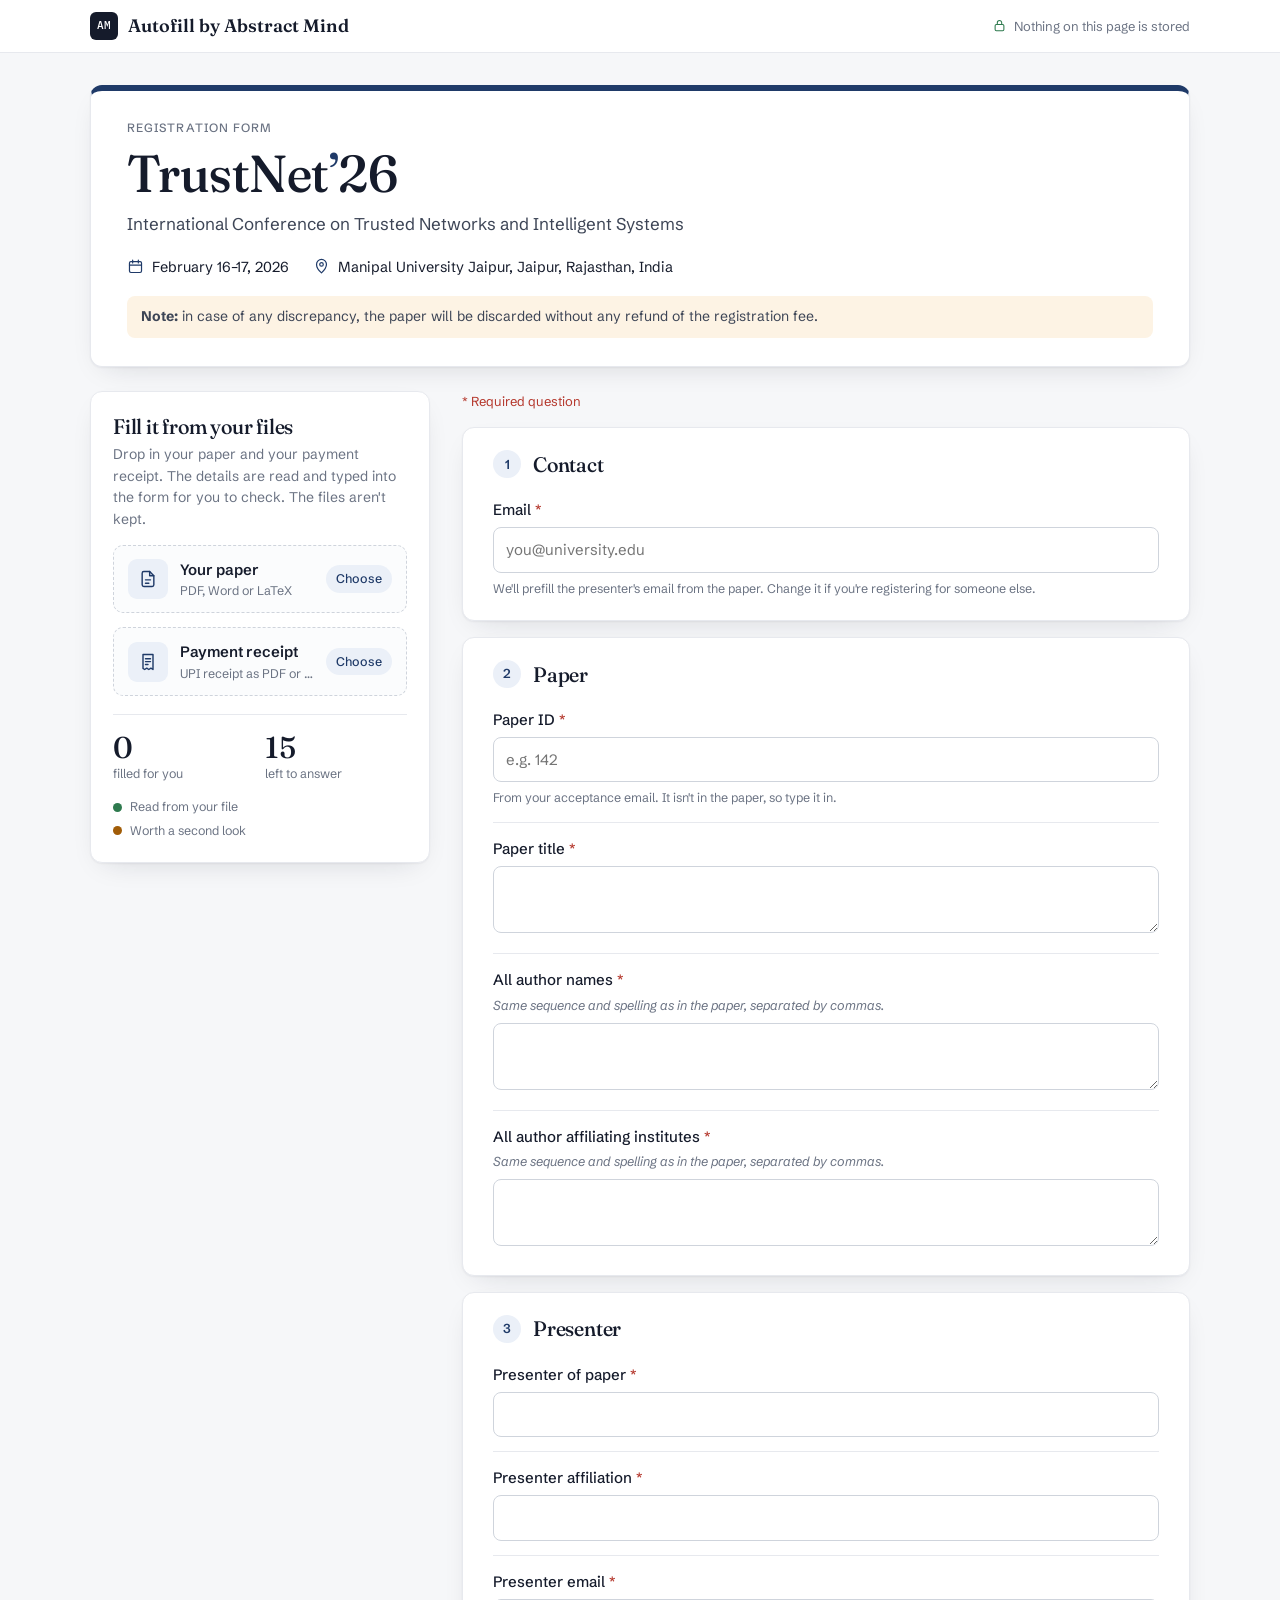
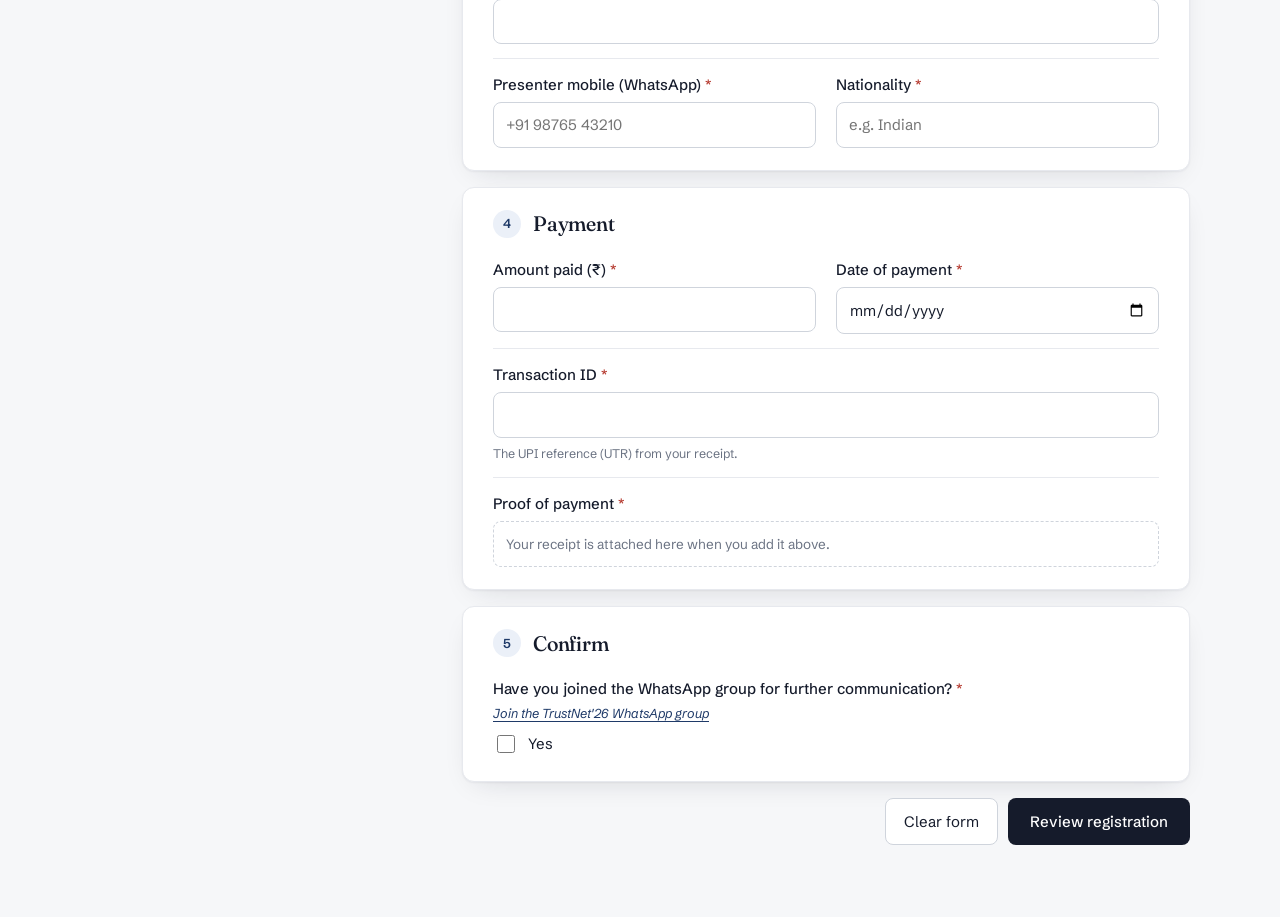
==== sites/trustnet/index.html @ 89d3aabc "Read paper headers with linked records and checks; add benchmark, TrustNet site, remove AI helper" ====
<!doctype html>
<html lang="en">
<head>
  <meta charset="utf-8">
  <meta name="viewport" content="width=device-width, initial-scale=1, viewport-fit=cover">
  <title>TrustNet'26 Registration · Abstract Mind</title>
  <meta name="description" content="TrustNet'26 registration, filled in from your paper and payment receipt.">
  <link rel="preconnect" href="https://fonts.googleapis.com">
  <link rel="preconnect" href="https://fonts.gstatic.com" crossorigin>
  <link rel="stylesheet" href="https://fonts.googleapis.com/css2?family=Fraunces:opsz,wght,SOFT@9..144,400..600,50&family=Schibsted+Grotesk:wght@400;500;600&family=IBM+Plex+Mono:wght@400;500&display=swap">
  <link rel="stylesheet" href="trustnet.css">
</head>
<body>
  <svg class="sprite" aria-hidden="true">
    <defs>
      <symbol id="i-paper" viewBox="0 0 24 24"><path d="M14 3H7a2 2 0 0 0-2 2v14a2 2 0 0 0 2 2h10a2 2 0 0 0 2-2V8z"/><path d="M14 3v5h5M9 13h6M9 17h4"/></symbol>
      <symbol id="i-receipt" viewBox="0 0 24 24"><path d="M6 3h12v18l-2.5-1.6L13 21l-2.5-1.6L8 21l-2-1.3z"/><path d="M9 8h6M9 11.5h6M9 15h3"/></symbol>
      <symbol id="i-check" viewBox="0 0 24 24"><path d="m5 12.5 4.5 4.5L19 7.5"/></symbol>
      <symbol id="i-alert" viewBox="0 0 24 24"><circle cx="12" cy="12" r="8.5"/><path d="M12 7.5v5.5M12 16.5v.01"/></symbol>
      <symbol id="i-lock" viewBox="0 0 24 24"><rect x="5" y="10.5" width="14" height="10" rx="2"/><path d="M8.5 10.5V7.5a3.5 3.5 0 0 1 7 0v3"/></symbol>
      <symbol id="i-upload" viewBox="0 0 24 24"><path d="M12 15V4M7.5 8.5 12 4l4.5 4.5"/><path d="M4 14.5V18a2 2 0 0 0 2 2h12a2 2 0 0 0 2-2v-3.5"/></symbol>
      <symbol id="i-x" viewBox="0 0 24 24"><path d="M6 6l12 12M18 6 6 18"/></symbol>
      <symbol id="i-calendar" viewBox="0 0 24 24"><rect x="3.5" y="5" width="17" height="15.5" rx="2"/><path d="M3.5 10h17M8 3v4M16 3v4"/></symbol>
      <symbol id="i-pin" viewBox="0 0 24 24"><path d="M12 21s7-6.2 7-12a7 7 0 0 0-14 0c0 5.8 7 12 7 12z"/><circle cx="12" cy="9" r="2.5"/></symbol>
      <symbol id="i-copy" viewBox="0 0 24 24"><rect x="8.5" y="8.5" width="12" height="12" rx="2"/><path d="M15.5 8.5V5a1.5 1.5 0 0 0-1.5-1.5H5A1.5 1.5 0 0 0 3.5 5v9A1.5 1.5 0 0 0 5 15.5h3.5"/></symbol>
      <symbol id="i-download" viewBox="0 0 24 24"><path d="M12 4v11M7.5 10.5 12 15l4.5-4.5M5 20h14"/></symbol>
      <symbol id="i-spark" viewBox="0 0 24 24"><path d="M4 12h3M17 12h3M12 4v3M12 17v3"/><circle cx="12" cy="12" r="3"/></symbol>
    </defs>
  </svg>

  <header class="masthead">
    <div class="wrap mast-row">
      <a class="brand" href="https://abstract-mind.onrender.com" target="_blank" rel="noopener" title="Autofill by Abstract Mind"><span class="brand-mark">AM</span><span>Autofill by Abstract Mind</span></a>
      <span class="mast-note"><svg class="ic"><use href="#i-lock"/></svg>Nothing on this page is stored</span>
    </div>
  </header>

  <main class="wrap layout">
    <!-- the conference -->
    <section class="intro">
      <p class="kicker">Registration form</p>
      <h1>TrustNet<span class="apos">’</span>26</h1>
      <p class="conf-name">International Conference on Trusted Networks and Intelligent Systems</p>
      <ul class="conf-meta">
        <li><svg class="ic"><use href="#i-calendar"/></svg>February 16–17, 2026</li>
        <li><svg class="ic"><use href="#i-pin"/></svg>Manipal University Jaipur, Jaipur, Rajasthan, India</li>
      </ul>
      <p class="conf-note"><strong>Note:</strong> in case of any discrepancy, the paper will be discarded without any refund of the registration fee.</p>
    </section>

    <!-- autofill -->
    <aside class="autofill" aria-labelledby="autofill-title">
      <div class="autofill-card">
        <h2 id="autofill-title">Fill it from your files</h2>
        <p class="muted">Drop in your paper and your payment receipt. The details are read and typed into the form for you to check. The files aren't kept.</p>

        <label class="drop" id="drop-paper" for="paper-file">
          <input id="paper-file" type="file" accept=".pdf,.docx,.tex">
          <span class="drop-ic"><svg class="ic"><use href="#i-paper"/></svg></span>
          <span class="drop-text"><strong>Your paper</strong><small>PDF, Word or LaTeX</small></span>
          <span class="drop-state" id="paper-state">Choose</span>
        </label>
        <p class="drop-note" id="paper-note" hidden></p>

        <label class="drop" id="drop-receipt" for="receipt-file">
          <input id="receipt-file" type="file" accept=".pdf,.png,.jpg,.jpeg,.webp">
          <span class="drop-ic"><svg class="ic"><use href="#i-receipt"/></svg></span>
          <span class="drop-text"><strong>Payment receipt</strong><small>UPI receipt as PDF or screenshot</small></span>
          <span class="drop-state" id="receipt-state">Choose</span>
        </label>
        <p class="drop-note" id="receipt-note" hidden></p>

        <div class="progress" id="progress" hidden>
          <div class="progress-bar"><span id="progress-fill"></span></div>
          <p id="progress-text">Reading…</p>
        </div>

        <div class="tally" id="tally">
          <div><strong id="count-filled">0</strong><span>filled for you</span></div>
          <div><strong id="count-left">15</strong><span>left to answer</span></div>
        </div>
        <ul class="legend">
          <li><span class="dot ok"></span>Read from your file</li>
          <li><span class="dot check"></span>Worth a second look</li>
        </ul>
      </div>
    </aside>

    <!-- the form -->
    <form id="form" class="form" novalidate>
      <p class="required-note"><span class="req">*</span> Required question</p>

      <section class="card" aria-labelledby="s-contact">
        <h2 id="s-contact"><span class="step">1</span>Contact</h2>
        <div class="q" data-q="email">
          <label for="email">Email <span class="req">*</span></label>
          <input id="email" name="email" type="email" required autocomplete="email" placeholder="you@university.edu">
          <p class="hint">We'll prefill the presenter's email from the paper. Change it if you're registering for someone else.</p>
        </div>
      </section>

      <section class="card" aria-labelledby="s-paper">
        <h2 id="s-paper"><span class="step">2</span>Paper</h2>
        <div class="q" data-q="paper_id">
          <label for="paper_id">Paper ID <span class="req">*</span></label>
          <input id="paper_id" name="paper_id" type="text" required placeholder="e.g. 142">
          <p class="hint">From your acceptance email. It isn't in the paper, so type it in.</p>
        </div>
        <div class="q" data-q="title">
          <label for="title">Paper title <span class="req">*</span></label>
          <textarea id="title" name="title" rows="2" required></textarea>
        </div>
        <div class="q" data-q="authors">
          <label for="authors">All author names <span class="req">*</span></label>
          <p class="sub">Same sequence and spelling as in the paper, separated by commas.</p>
          <textarea id="authors" name="authors" rows="2" required></textarea>
        </div>
        <div class="q" data-q="institutes">
          <label for="institutes">All author affiliating institutes <span class="req">*</span></label>
          <p class="sub">Same sequence and spelling as in the paper, separated by commas.</p>
          <textarea id="institutes" name="institutes" rows="2" required></textarea>
        </div>
      </section>

      <section class="card" aria-labelledby="s-presenter">
        <h2 id="s-presenter"><span class="step">3</span>Presenter</h2>
        <div class="q" data-q="presenter">
          <label for="presenter">Presenter of paper <span class="req">*</span></label>
          <input id="presenter" name="presenter" type="text" required autocomplete="off">
          <div class="chips" id="presenter-chips" hidden></div>
        </div>
        <div class="q" data-q="presenter_affiliation">
          <label for="presenter_affiliation">Presenter affiliation <span class="req">*</span></label>
          <input id="presenter_affiliation" name="presenter_affiliation" type="text" required>
        </div>
        <div class="q" data-q="presenter_email">
          <label for="presenter_email">Presenter email <span class="req">*</span></label>
          <input id="presenter_email" name="presenter_email" type="email" required>
        </div>
        <div class="grid2">
          <div class="q" data-q="mobile">
            <label for="mobile">Presenter mobile (WhatsApp) <span class="req">*</span></label>
            <input id="mobile" name="mobile" type="tel" required autocomplete="tel" placeholder="+91 98765 43210">
          </div>
          <div class="q" data-q="nationality">
            <label for="nationality">Nationality <span class="req">*</span></label>
            <input id="nationality" name="nationality" type="text" required placeholder="e.g. Indian">
          </div>
        </div>
      </section>

      <section class="card" aria-labelledby="s-payment">
        <h2 id="s-payment"><span class="step">4</span>Payment</h2>
        <div class="grid2">
          <div class="q" data-q="amount">
            <label for="amount">Amount paid (₹) <span class="req">*</span></label>
            <input id="amount" name="amount" type="text" inputmode="decimal" required>
          </div>
          <div class="q" data-q="date">
            <label for="date">Date of payment <span class="req">*</span></label>
            <input id="date" name="date" type="date" required>
          </div>
        </div>
        <div class="q" data-q="transaction">
          <label for="transaction">Transaction ID <span class="req">*</span></label>
          <input id="transaction" name="transaction" type="text" required spellcheck="false">
          <p class="hint">The UPI reference (UTR) from your receipt.</p>
        </div>
        <div class="q" data-q="proof">
          <p class="label">Proof of payment <span class="req">*</span></p>
          <div class="proof" id="proof">
            <span class="proof-empty" id="proof-empty">Your receipt is attached here when you add it above.</span>
            <span class="proof-file" id="proof-file" hidden><svg class="ic"><use href="#i-receipt"/></svg><span id="proof-name"></span>
              <button type="button" class="icon-btn" id="proof-remove" aria-label="Remove the receipt"><svg class="ic"><use href="#i-x"/></svg></button></span>
          </div>
        </div>
      </section>

      <section class="card" aria-labelledby="s-confirm">
        <h2 id="s-confirm"><span class="step">5</span>Confirm</h2>
        <div class="q" data-q="whatsapp">
          <p class="label">Have you joined the WhatsApp group for further communication? <span class="req">*</span></p>
          <p class="sub"><a href="https://chat.whatsapp.com/Jxv6rg1BFL2C7TThfYubUc?mode=ems_qr_t" target="_blank" rel="noopener noreferrer">Join the TrustNet'26 WhatsApp group</a></p>
          <label class="check"><input type="checkbox" id="whatsapp" name="whatsapp" required> Yes</label>
        </div>
      </section>

      <p class="form-error" id="form-error" role="alert" hidden></p>
      <div class="actions">
        <button type="button" class="ghost" id="clear">Clear form</button>
        <button type="submit" class="primary">Review registration</button>
      </div>
    </form>
  </main>

  <!-- review -->
  <dialog id="review" class="review" aria-labelledby="review-title">
    <div class="review-head">
      <h2 id="review-title">Check your registration</h2>
      <button type="button" class="icon-btn" id="review-close" aria-label="Close"><svg class="ic"><use href="#i-x"/></svg></button>
    </div>
    <p class="muted">This page doesn't send or store anything. Copy these answers into the official TrustNet'26 form, or keep a copy.</p>
    <dl class="review-list" id="review-list"></dl>
    <div class="actions">
      <button type="button" class="ghost" id="review-download"><svg class="ic"><use href="#i-download"/></svg>Download a copy</button>
      <button type="button" class="primary" id="review-copy"><svg class="ic"><use href="#i-copy"/></svg>Copy all answers</button>
    </div>
  </dialog>

  <script src="config.js"></script>
  <script src="trustnet.js"></script>
</body>
</html>
---- sites/trustnet/trustnet.css ----
/* TrustNet'26 registration, filled in from the paper and the receipt.
   Same palette and type as the Abstract Mind site. */
:root {
  --bg: #F6F7F9;
  --card: #FFFFFF;
  --ink: #151B2B;
  --ink-2: #3D4556;
  --muted: #6B7383;
  --rule: #E7E9EE;
  --rule-strong: #CFD4DC;
  --accent: #1F3A68;
  --accent-soft: #EBF0F8;
  --ok: #2E7A4E;
  --ok-soft: #E8F4ED;
  --warn: #A15C07;
  --warn-soft: #FDF3E4;
  --bad: #B4362B;
  --bad-soft: #FBE9E7;
  --shadow: 0 1px 2px rgba(20, 27, 43, .05), 0 10px 28px -14px rgba(20, 27, 43, .18);
  --f-display: "Fraunces", Georgia, "Times New Roman", serif;
  --f-body: "Schibsted Grotesk", system-ui, -apple-system, "Segoe UI", sans-serif;
  --f-mono: "IBM Plex Mono", ui-monospace, Consolas, monospace;
  color-scheme: light;
}
* { box-sizing: border-box; }
html, body { margin: 0; }
body { background: var(--bg); color: var(--ink); font-family: var(--f-body); font-size: 15px; line-height: 1.55; -webkit-font-smoothing: antialiased; }
.sprite { position: absolute; width: 0; height: 0; overflow: hidden; }
[hidden] { display: none !important; }
a { color: var(--accent); text-underline-offset: 3px; }
button, input, textarea { font: inherit; color: inherit; }
:focus-visible { outline: 2px solid var(--accent); outline-offset: 2px; border-radius: 4px; }
h1, h2 { font-family: var(--f-display); font-weight: 500; line-height: 1.15; margin: 0; letter-spacing: -.01em; font-variation-settings: "SOFT" 30, "opsz" 72; }
.ic { width: 18px; height: 18px; fill: none; stroke: currentColor; stroke-width: 1.7; stroke-linecap: round; stroke-linejoin: round; flex-shrink: 0; }
.muted { color: var(--muted); margin: 6px 0 0; font-size: 14px; }
.wrap { max-width: 1180px; margin: 0 auto; padding-inline: clamp(16px, 4vw, 40px); }

/* top bar */
.masthead { background: var(--card); border-bottom: 1px solid var(--rule); }
.mast-row { display: flex; align-items: center; justify-content: space-between; gap: 16px; padding-block: 12px; }
.brand { display: inline-flex; align-items: center; gap: 10px; text-decoration: none; color: var(--ink); font-family: var(--f-display); font-weight: 600; font-size: 18px; }
.brand-mark { width: 28px; height: 28px; border-radius: 6px; background: var(--ink); color: #fff; display: grid; place-items: center; font-family: var(--f-mono); font-size: 11px; font-weight: 500; }
.mast-note { display: inline-flex; align-items: center; gap: 7px; font-size: 13px; color: var(--muted); }
.mast-note .ic { width: 15px; height: 15px; color: var(--ok); }
@media (max-width: 560px) { .mast-note { display: none; } }

/* layout: intro on top, autofill panel beside the form */
.layout { display: grid; grid-template-columns: 340px minmax(0, 1fr); grid-template-areas: "intro intro" "aside form"; gap: 24px 32px; padding-block: 32px 72px; align-items: start; }
.intro { grid-area: intro; }
.autofill { grid-area: aside; position: sticky; top: 20px; }
.form { grid-area: form; display: grid; gap: 16px; min-width: 0; }
@media (max-width: 920px) {
  .layout { grid-template-columns: minmax(0, 1fr); grid-template-areas: "intro" "aside" "form"; }
  .autofill { position: static; }
}

/* the conference */
.intro { background: var(--card); border: 1px solid var(--rule); border-top: 6px solid var(--accent); border-radius: 12px; padding: 28px clamp(20px, 3vw, 36px); box-shadow: var(--shadow); }
.kicker { margin: 0 0 6px; font-size: 12px; letter-spacing: .09em; text-transform: uppercase; color: var(--muted); font-weight: 500; }
.intro h1 { font-size: clamp(34px, 4.6vw, 52px); }
.apos { color: var(--accent); }
.conf-name { margin: 8px 0 0; font-size: 17px; color: var(--ink-2); max-width: 60ch; }
.conf-meta { list-style: none; margin: 18px 0 0; padding: 0; display: flex; flex-wrap: wrap; gap: 8px 24px; font-size: 14.5px; }
.conf-meta li { display: inline-flex; align-items: center; gap: 8px; }
.conf-meta .ic { width: 17px; height: 17px; color: var(--accent); }
.conf-note { margin: 18px 0 0; padding: 10px 14px; background: var(--warn-soft); border-radius: 8px; font-size: 14px; color: var(--ink-2); }

/* autofill panel */
.autofill-card { background: var(--card); border: 1px solid var(--rule); border-radius: 12px; padding: 22px; box-shadow: var(--shadow); }
.autofill-card h2 { font-size: 21px; }
.drop { position: relative; display: grid; grid-template-columns: 40px minmax(0, 1fr) auto; align-items: center; gap: 12px; margin-top: 14px; padding: 12px 14px; border: 1.5px dashed var(--rule-strong); border-radius: 10px; background: #FBFCFD; cursor: pointer; transition: border-color .15s, background .15s; }
.drop:hover, .drop.over { border-color: var(--accent); background: var(--accent-soft); }
.drop input { position: absolute; inset: 0; opacity: 0; cursor: pointer; }
.drop-ic { width: 40px; height: 40px; border-radius: 9px; background: var(--accent-soft); color: var(--accent); display: grid; place-items: center; }
.drop-ic .ic { width: 20px; height: 20px; }
.drop-text { display: grid; min-width: 0; }
.drop-text strong { font-weight: 600; }
.drop-text small { color: var(--muted); font-size: 12.5px; overflow: hidden; text-overflow: ellipsis; white-space: nowrap; }
.drop-state { font-size: 12.5px; font-weight: 500; color: var(--accent); padding: 4px 10px; border-radius: 999px; background: var(--accent-soft); white-space: nowrap; }
.drop.done { border-style: solid; border-color: #BFDCCB; background: var(--ok-soft); }
.drop.done .drop-ic { background: #fff; color: var(--ok); }
.drop.done .drop-state { background: #fff; color: var(--ok); }
.drop.busy .drop-state { color: var(--muted); background: #fff; }
.drop.failed { border-color: #EBC0BA; background: var(--bad-soft); }
.drop.failed .drop-state { background: #fff; color: var(--bad); }
.drop-note { margin: 6px 2px 0; font-size: 12.5px; color: var(--muted); }
.drop-note.error { color: var(--bad); }
.progress { margin-top: 14px; }
.progress-bar { height: 4px; background: var(--rule); border-radius: 2px; overflow: hidden; }
.progress-bar span { display: block; height: 100%; width: 30%; background: var(--accent); border-radius: 2px; animation: slide 1.2s ease-in-out infinite; }
@keyframes slide { 0% { transform: translateX(-100%); } 100% { transform: translateX(340%); } }
.progress p { margin: 6px 0 0; font-size: 12.5px; color: var(--muted); }
.tally { display: grid; grid-template-columns: 1fr 1fr; gap: 10px; margin-top: 18px; padding-top: 16px; border-top: 1px solid var(--rule); }
.tally div { display: grid; }
.tally strong { font-family: var(--f-display); font-size: 30px; font-weight: 500; line-height: 1.1; }
.tally span { font-size: 12.5px; color: var(--muted); }
.legend { list-style: none; margin: 14px 0 0; padding: 0; display: grid; gap: 4px; font-size: 12.5px; color: var(--muted); }
.legend li { display: flex; align-items: center; gap: 8px; }
.dot { width: 9px; height: 9px; border-radius: 50%; flex-shrink: 0; }
.dot.ok { background: var(--ok); }
.dot.check { background: var(--warn); }
@media (prefers-reduced-motion: reduce) { .progress-bar span { animation: none; width: 100%; } .drop { transition: none; } }

/* the form */
.required-note { margin: 0; font-size: 13px; color: var(--bad); }
.req { color: var(--bad); }
.card { background: var(--card); border: 1px solid var(--rule); border-radius: 12px; padding: 22px clamp(18px, 3vw, 30px) 8px; box-shadow: var(--shadow); }
.card h2 { display: flex; align-items: center; gap: 12px; font-size: 21px; margin-bottom: 6px; }
.step { width: 28px; height: 28px; border-radius: 50%; background: var(--accent-soft); color: var(--accent); display: grid; place-items: center; font-family: var(--f-body); font-size: 13px; font-weight: 600; }
.grid2 { display: grid; grid-template-columns: 1fr 1fr; gap: 0 20px; }
@media (max-width: 600px) { .grid2 { grid-template-columns: 1fr; } }

.q { position: relative; padding: 14px 0; border-top: 1px solid var(--rule); }
.card > h2 + .q, .grid2 > .q { border-top: 0; }
.card > .grid2 { border-top: 1px solid var(--rule); }
.card > h2 + .grid2 { border-top: 0; }
.q label:not(.check), .q .label { display: block; font-weight: 500; margin: 0 0 6px; }
.sub { margin: -3px 0 8px; font-size: 13px; color: var(--muted); font-style: italic; }
.hint { margin: 6px 0 0; font-size: 12.5px; color: var(--muted); }
.q input[type=text], .q input[type=email], .q input[type=tel], .q input[type=date], .q textarea {
  width: 100%; border: 1px solid var(--rule-strong); border-radius: 8px; padding: 10px 12px; background: #fff; font-size: 15px; transition: border-color .15s, box-shadow .15s, background .3s;
}
.q textarea { resize: vertical; line-height: 1.5; min-height: 46px; }
.q input:focus, .q textarea:focus { outline: none; border-color: var(--accent); box-shadow: 0 0 0 3px var(--accent-soft); }
.q.invalid input, .q.invalid textarea { border-color: var(--bad); }
.q.invalid .check { color: var(--bad); }
.check { display: inline-flex; align-items: center; gap: 10px; font-size: 15px; cursor: pointer; }
.check input { width: 18px; height: 18px; accent-color: var(--accent); }

/* filled for you */
.q[data-from] input, .q[data-from] textarea { background: #F7FBF8; border-color: #BFDCCB; }
.q[data-from].needs-check input, .q[data-from].needs-check textarea { background: #FFFBF4; border-color: #EBCFA6; }
.source { position: absolute; top: 14px; right: 0; display: inline-flex; align-items: center; gap: 5px; font-size: 11.5px; font-weight: 500; color: var(--ok); }
.source .ic { width: 14px; height: 14px; }
.needs-check .source { color: var(--warn); }
.q.flash input, .q.flash textarea { animation: flash 1.1s ease; }
@keyframes flash { 0% { box-shadow: 0 0 0 0 rgba(46, 122, 78, .0); } 25% { box-shadow: 0 0 0 4px rgba(46, 122, 78, .22); } 100% { box-shadow: 0 0 0 0 rgba(46, 122, 78, 0); } }
@media (prefers-reduced-motion: reduce) { .q.flash input, .q.flash textarea { animation: none; } }
@media (max-width: 600px) { .source { position: static; margin-bottom: 6px; } }

.chips { display: flex; flex-wrap: wrap; gap: 6px; margin-top: 8px; }
.chip { border: 1px solid var(--rule-strong); background: #fff; border-radius: 999px; padding: 4px 12px; font-size: 13px; cursor: pointer; }
.chip:hover { border-color: var(--accent); color: var(--accent); }
.chip[aria-pressed="true"] { background: var(--ink); border-color: var(--ink); color: #fff; }
.chip small { opacity: .7; margin-left: 4px; }

.proof { border: 1px dashed var(--rule-strong); border-radius: 8px; padding: 10px 12px; min-height: 46px; display: flex; align-items: center; }
.proof-empty { font-size: 13.5px; color: var(--muted); }
.proof-file { display: inline-flex; align-items: center; gap: 8px; font-size: 14px; font-weight: 500; }
.proof-file .ic { color: var(--ok); }
.q[data-from] .proof { border-style: solid; border-color: #BFDCCB; background: #F7FBF8; }

.icon-btn { display: inline-grid; place-items: center; width: 30px; height: 30px; border: 0; background: transparent; border-radius: 6px; color: var(--muted); cursor: pointer; }
.icon-btn:hover { background: var(--bad-soft); color: var(--bad); }

.form-error { margin: 0; padding: 10px 14px; border-radius: 8px; background: var(--bad-soft); color: var(--bad); font-size: 14px; }
.actions { display: flex; justify-content: flex-end; gap: 10px; flex-wrap: wrap; }
.primary { display: inline-flex; align-items: center; gap: 8px; background: var(--ink); color: #fff; border: 0; border-radius: 8px; padding: 12px 22px; font-weight: 500; cursor: pointer; transition: background .15s; }
.primary:hover { background: var(--accent); }
.ghost { display: inline-flex; align-items: center; gap: 8px; background: #fff; border: 1px solid var(--rule-strong); border-radius: 8px; padding: 11px 18px; cursor: pointer; }
.ghost:hover { border-color: var(--ink); }
.primary .ic, .ghost .ic { width: 16px; height: 16px; }

/* review */
.review { width: min(640px, calc(100vw - 32px)); max-height: calc(100vh - 48px); border: 0; border-radius: 14px; padding: 26px 28px; box-shadow: 0 24px 60px -20px rgba(20, 27, 43, .45); color: var(--ink); }
.review::backdrop { background: rgba(21, 27, 43, .45); }
.review-head { display: flex; align-items: center; justify-content: space-between; gap: 12px; }
.review-head h2 { font-size: 24px; }
.review-head .icon-btn:hover { background: var(--bg); color: var(--ink); }
.review-list { margin: 16px 0 20px; display: grid; grid-template-columns: minmax(0, 200px) minmax(0, 1fr); border-top: 1px solid var(--rule); }
.review-list dt, .review-list dd { padding: 9px 0; border-bottom: 1px solid var(--rule); margin: 0; font-size: 14px; }
.review-list dt { color: var(--muted); padding-right: 16px; }
.review-list dd { overflow-wrap: anywhere; }
@media (max-width: 560px) { .review-list { grid-template-columns: 1fr; } .review-list dt { border-bottom: 0; padding-bottom: 0; } }
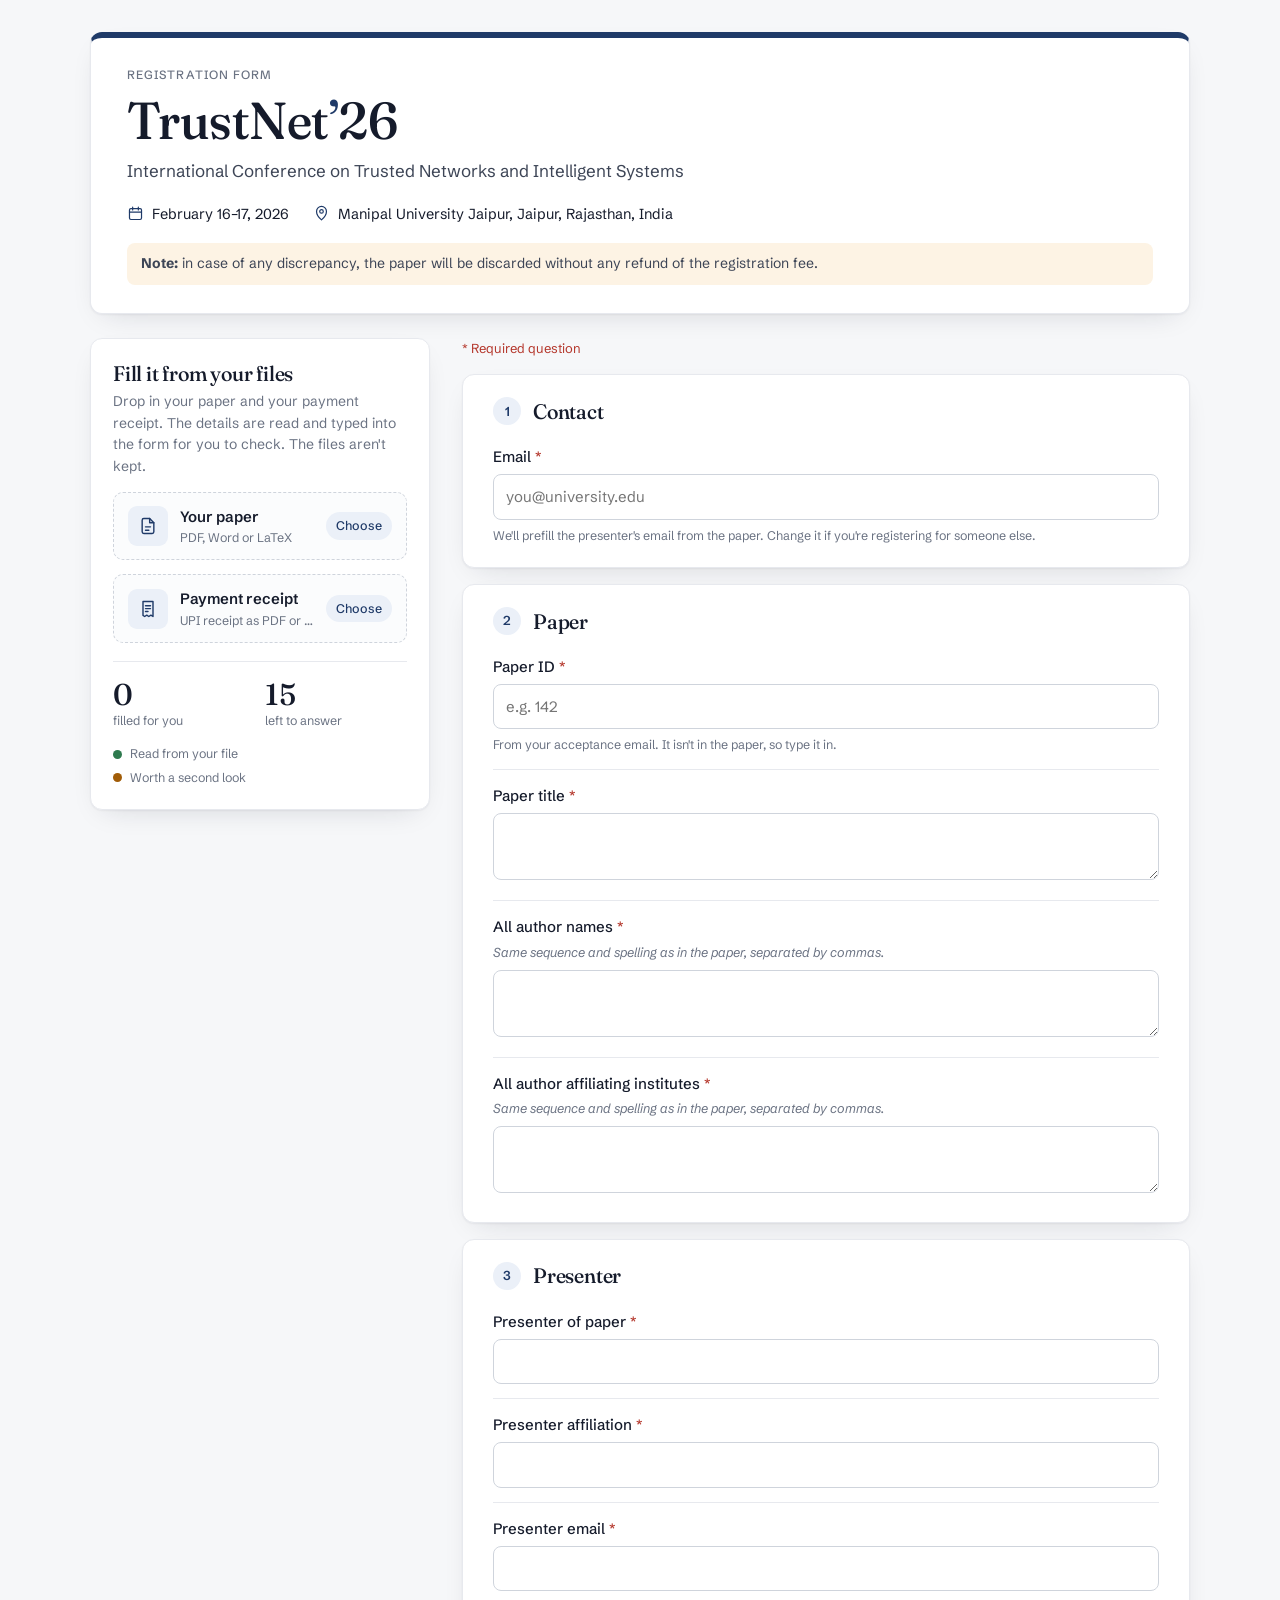
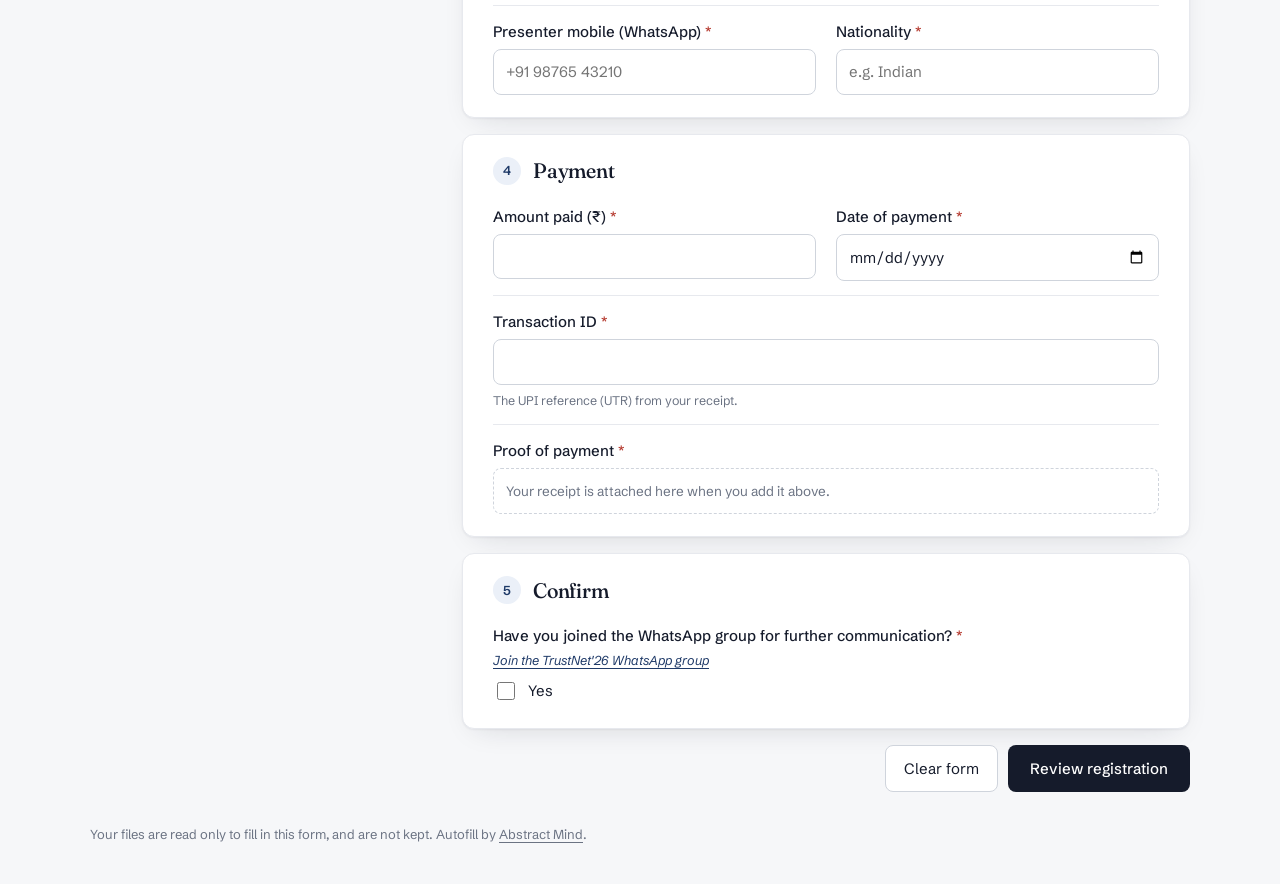
==== commit daabc41a: "Remove the app bar from the TrustNet form" ====
--- a/sites/trustnet/index.html
+++ b/sites/trustnet/index.html
@@ -17,7 +17,6 @@
       <symbol id="i-receipt" viewBox="0 0 24 24"><path d="M6 3h12v18l-2.5-1.6L13 21l-2.5-1.6L8 21l-2-1.3z"/><path d="M9 8h6M9 11.5h6M9 15h3"/></symbol>
       <symbol id="i-check" viewBox="0 0 24 24"><path d="m5 12.5 4.5 4.5L19 7.5"/></symbol>
       <symbol id="i-alert" viewBox="0 0 24 24"><circle cx="12" cy="12" r="8.5"/><path d="M12 7.5v5.5M12 16.5v.01"/></symbol>
-      <symbol id="i-lock" viewBox="0 0 24 24"><rect x="5" y="10.5" width="14" height="10" rx="2"/><path d="M8.5 10.5V7.5a3.5 3.5 0 0 1 7 0v3"/></symbol>
       <symbol id="i-upload" viewBox="0 0 24 24"><path d="M12 15V4M7.5 8.5 12 4l4.5 4.5"/><path d="M4 14.5V18a2 2 0 0 0 2 2h12a2 2 0 0 0 2-2v-3.5"/></symbol>
       <symbol id="i-x" viewBox="0 0 24 24"><path d="M6 6l12 12M18 6 6 18"/></symbol>
       <symbol id="i-calendar" viewBox="0 0 24 24"><rect x="3.5" y="5" width="17" height="15.5" rx="2"/><path d="M3.5 10h17M8 3v4M16 3v4"/></symbol>
@@ -27,13 +26,6 @@
       <symbol id="i-spark" viewBox="0 0 24 24"><path d="M4 12h3M17 12h3M12 4v3M12 17v3"/><circle cx="12" cy="12" r="3"/></symbol>
     </defs>
   </svg>
-
-  <header class="masthead">
-    <div class="wrap mast-row">
-      <a class="brand" href="https://abstract-mind.onrender.com" target="_blank" rel="noopener" title="Autofill by Abstract Mind"><span class="brand-mark">AM</span><span>Autofill by Abstract Mind</span></a>
-      <span class="mast-note"><svg class="ic"><use href="#i-lock"/></svg>Nothing on this page is stored</span>
-    </div>
-  </header>
 
   <main class="wrap layout">
     <!-- the conference -->
@@ -192,6 +184,11 @@
       </div>
     </form>
   </main>
+
+  <footer class="wrap page-foot">
+    Your files are read only to fill in this form, and are not kept.
+    Autofill by <a href="https://abstract-mind.onrender.com" target="_blank" rel="noopener">Abstract Mind</a>.
+  </footer>
 
   <!-- review -->
   <dialog id="review" class="review" aria-labelledby="review-title">
--- a/sites/trustnet/trustnet.css
+++ b/sites/trustnet/trustnet.css
@@ -36,16 +36,9 @@
 .wrap { max-width: 1180px; margin: 0 auto; padding-inline: clamp(16px, 4vw, 40px); }
 
 /* top bar */
-.masthead { background: var(--card); border-bottom: 1px solid var(--rule); }
-.mast-row { display: flex; align-items: center; justify-content: space-between; gap: 16px; padding-block: 12px; }
-.brand { display: inline-flex; align-items: center; gap: 10px; text-decoration: none; color: var(--ink); font-family: var(--f-display); font-weight: 600; font-size: 18px; }
-.brand-mark { width: 28px; height: 28px; border-radius: 6px; background: var(--ink); color: #fff; display: grid; place-items: center; font-family: var(--f-mono); font-size: 11px; font-weight: 500; }
-.mast-note { display: inline-flex; align-items: center; gap: 7px; font-size: 13px; color: var(--muted); }
-.mast-note .ic { width: 15px; height: 15px; color: var(--ok); }
-@media (max-width: 560px) { .mast-note { display: none; } }
 
 /* layout: intro on top, autofill panel beside the form */
-.layout { display: grid; grid-template-columns: 340px minmax(0, 1fr); grid-template-areas: "intro intro" "aside form"; gap: 24px 32px; padding-block: 32px 72px; align-items: start; }
+.layout { display: grid; grid-template-columns: 340px minmax(0, 1fr); grid-template-areas: "intro intro" "aside form"; gap: 24px 32px; padding-block: 32px 24px; align-items: start; }
 .intro { grid-area: intro; }
 .autofill { grid-area: aside; position: sticky; top: 20px; }
 .form { grid-area: form; display: grid; gap: 16px; min-width: 0; }
@@ -172,3 +165,6 @@
 .review-list dt { color: var(--muted); padding-right: 16px; }
 .review-list dd { overflow-wrap: anywhere; }
 @media (max-width: 560px) { .review-list { grid-template-columns: 1fr; } .review-list dt { border-bottom: 0; padding-bottom: 0; } }
+
+.page-foot { padding-block: 8px 40px; font-size: 13px; color: var(--muted); }
+.page-foot a { color: inherit; }
